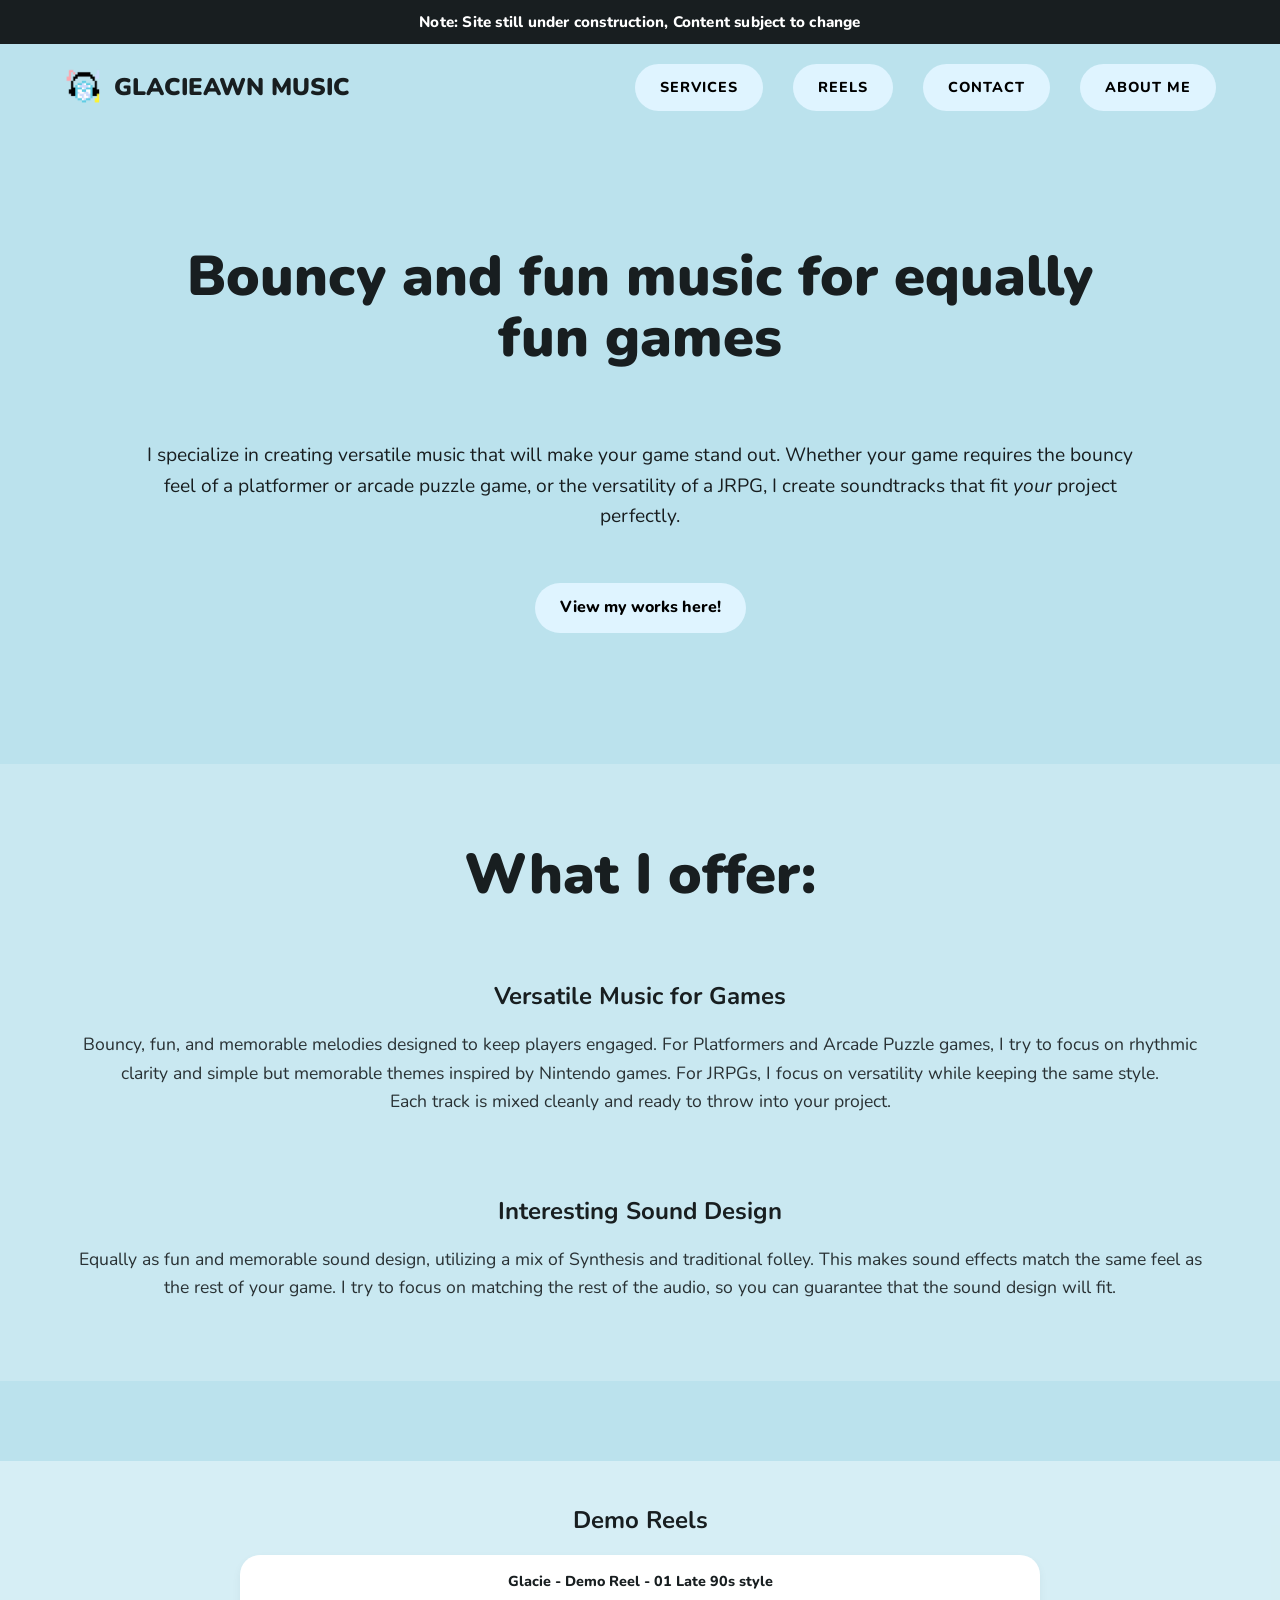
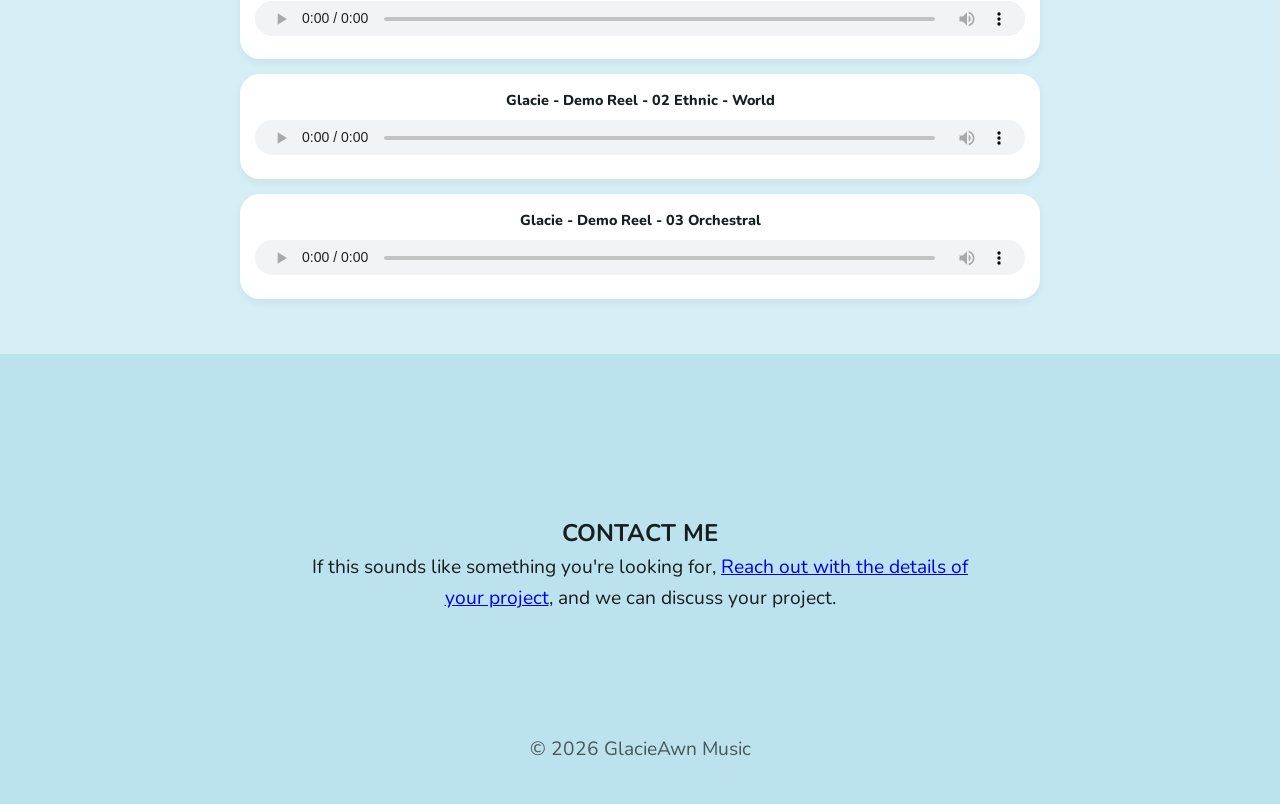
==== home/index.html @ 74676840 "add home folder" ====
<!DOCTYPE html>
<html lang="en">
<head>
    <meta charset="UTF-8">
    <meta name="viewport" content="width=device-width, initial-scale=1.0">
    <title>Glacieawn Music</title>
    <link href="https://fonts.googleapis.com/css2?family=Nunito:wght@700;800;900&display=swap" rel="stylesheet">
    <link rel="stylesheet" href="../style.css">
    <link rel="icon" type="image/x-icon" href="../res/images/favicon.ico">

</head>
<body>

    <div class="site-banner">Note: Site still under construction, Content subject to change</div>

    <header>
        <a href="#" class="logo">
            <img src="../res/images/logo.png" alt="Glacieawn Logo">
            GLACIEAWN MUSIC
        </a>
        <nav>
            <ul>
                <li><a href="#services" class="button">Services</a></li>
                <li><a href="#portfolio" class="button">Reels</a></li>
                <li><a href="#contact" class="button">Contact</a></li>
                <li><a href="" class="button">About Me</a></li>
            </ul>
        </nav>
    </header>

    <section class="hero-section">
        <div class="hero-text">
            <h1>Bouncy and fun music for equally fun games</h1>
			<br><br>
            <p>I specialize in creating versatile music that will make your game stand out. Whether your game requires the bouncy feel of a platformer or arcade puzzle game, or the versatility of a JRPG, I create soundtracks that fit <em>your</em> project perfectly.</p>
        <br><br>
        <a href="../works.html" class="button">View my works here!</a>
    </section>
	
    <section class="services-details" id="services">
		<div class="service-section">
			<h1>What I offer:</h1>
			<br><br>
            <h2>Versatile Music for Games</h2>
            <p>Bouncy, fun, and memorable melodies designed to keep players engaged. For Platformers and Arcade Puzzle games, I try to focus on rhythmic clarity and simple but memorable themes inspired by Nintendo games. For JRPGs, I focus on versatility while keeping the same style. <br>Each track is mixed cleanly and ready to throw into your project. </p>
			<br><br><br>
			<h2>Interesting Sound Design</h2>
			<p>Equally as fun and memorable sound design, utilizing a mix of Synthesis and traditional folley. This makes sound effects match the same feel as the rest of your game. I try to focus on matching the rest of the audio, so you can guarantee that the sound design will fit.</p>
        </div>
    </section>

    <section class="section-container" id="portfolio">
        <div class="card">
            <h1>Demo Reels</h1>
            <div class="audio-player">
                <label>Glacie - Demo Reel - 01 Late 90s style</label>
                <audio controls><source src="../res/audio/Glacie - Demo Reel - 01 Late 90s style.mp3" type="audio/mpeg"></audio>
            </div>
			<div class="audio-player">
                <label>Glacie - Demo Reel - 02 Ethnic - World</label>
				<audio controls><source src="../res/audio/Glacie - Demo Reel - 02 Ethnic - World.mp3" type="audio/mpeg"></audio>
			</div>
            <div class="audio-player">
                <label>Glacie - Demo Reel - 03 Orchestral</label>
				<audio controls><source src="../res/audio/Glacie - Demo Reel - 03 Orchestral.mp3" type="audio/mpeg"></audio>
			</div>

        </div>
    </section>


    <section class="contact-section" id="contact">
		<div>
        <h2>CONTACT ME</h2>
		<p>If this sounds like something you're looking for, <a href="mailto:glacieawn@gmail.com">Reach out with the details of your project</a>, and we can discuss your project.</p>
		</div>
    </section>

    <footer>
        <p>&copy; 2026 GlacieAwn Music</p>
    </footer>

</body>
</html>
---- style.css ----
:root {
    --bg-color: #bbe2ed;
    --text-color: #181e20;
    --white: #ffffff;
    --accent: #dff4ff;
    --banner-height: 44px;
}

* {
    scroll-behavior: smooth;
    box-sizing: border-box;
    margin: 0;
    padding: 0;
}

body {
    font-family: 'Nunito', sans-serif;
    background-color: var(--bg-color);
    color: var(--text-color);
    line-height: 1.6;
}

p {
	font-size: 1.2rem;
}

.site-banner {
    min-height: var(--banner-height);
    display: flex;
    align-items: center;
    justify-content: center;
    padding: 10px 16px;
    background: #181e20;
    color: #ffffff;
    text-align: center;
    font-weight: 800;
    font-size: 0.95rem;
    letter-spacing: 0.2px;
}

header {
    display: flex;
    justify-content: space-between;
    align-items: center;
    padding: 20px 5%;
    background: transparent;
    position: absolute;
    top: var(--banner-height);
    width: 100%;
    z-index: 10;
}

.logo {
    display: flex;
    align-items: center;
    gap: 10px;
    text-decoration: none;
    color: var(--text-color);
    font-weight: 900;
    font-size: 1.5rem;
}

.logo img {
    width: 40px;
    height: 40px;
}

nav ul {
    display: flex;
    list-style: none;
    gap: 30px;
}

nav a {
    text-decoration: none;
    color: var(--text-color);
    font-weight: 700;
    text-transform: uppercase;
    font-size: 0.9rem;
    letter-spacing: 1px;
}

.button {
    display: inline-block;
    background-color: var(--accent);
    color: black;
    padding: 12px 25px;
    border-radius: 50px;
    text-decoration: none;
    font-weight: 800;
    transition: transform 0.2s ease;
}

.button:hover {
    transform: scale(1.10);
}


.hero-section {
    display: flex;
    align-items: center;
    justify-content: center;
	text-align: center;
    padding: 150px 5% 80px;
    min-height: 80vh;
}

.hero-text {
    max-width: 1000px;
}

.hero-text h1 {
	display: flex;
  	justify-content: center;
  	align-items: center;
    font-size: 3.5rem;
    line-height: 1.1;
    margin-bottom: 20px;
    font-weight: 900;
}


.section-container {
    display: flex;
   	align-items: center;
    justify-content: center;
	text-align: center;
	padding: 80px 0;
    width: 100%;
    max-width: none;
    margin: 0;
}

#portfolio .card {
    width: 100%;
    border-radius: 0;
}

.card {
    background: rgba(255, 255, 255, 0.4);
    padding: 40px;
    border-radius: 30px;
    text-align: center;
}

.image-box {
    width: 100%;
    height: 200px;
    background: var(--white);
    margin: 20px 0;
    border-radius: 15px;
    display: flex;
    align-items: center;
    justify-content: center;
}

.contact-section {
    padding: 80px 5%;
    max-width: 800px;
    margin: 0 auto;
    text-align: center;
}

form {
    display: grid;
    grid-template-columns: 1fr 1fr;
    gap: 15px;
    margin-top: 30px;
}

input, select, textarea {
    border: none;
    padding: 15px 25px;
    border-radius: 50px;
    font-family: inherit;
    font-size: 1rem;
    color: var(--text-color);
}

textarea {
    grid-column: span 2;
    border-radius: 20px;
    height: 150px;
    resize: none;
}

.submit-btn {
    grid-column: span 2;
    background-color: var(--accent);
    border: none;
    color: white;
    padding: 15px;
    border-radius: 50px;
    font-weight: 900;
    cursor: pointer;
    transition: opacity 0.2s;
}

.submit-btn:hover {
    opacity: 0.9;
}

footer {
    text-align: center;
    padding: 40px;
    font-size: 0.8rem;
    opacity: 0.7;
}

@media (max-width: 900px) {
    .hero, .section-container, form {
        flex-direction: column;
    }
    .hero-image-placeholder { width: 100%; }
    header { position: relative; top: 0; padding: 20px; }
    nav ul { display: none; }
}

.services-details {
    display: flex;
    justify-content: center;
    gap: 40px;
    padding: 80px 5%;
    background: rgba(255, 255, 255, 0.2);
}

.works-details {
    display: flex;
    justify-content: center;
    align-items: center;
	text-align: center;
    gap: 40px;
    padding: 80px 5%;
    background: rgba(255, 255, 255, 0.2);
}

.service-section h1 {
    display: flex;
  	justify-content: center;
  	align-items: center;
	text-align: center;
    font-size: 3.5rem;
    line-height: 1.1;
    margin-bottom: 20px;
    font-weight: 900;
}

.service-section h2 {
	display: flex;
  	justify-content: center;
  	align-items: center;
	text-align: center;
    font-size: 1.5rem;
    margin-bottom: 15px;
    color: var(--text-color);
}

.service-section p {
	display: flex;
  	justify-content: center;
  	align-items: center;
	text-align: center;
    font-size: 1.1rem;
    opacity: 0.9;
}

.works-section {
    background-color: var(--accent);
    border-radius: 20px;
    padding: 20px 25px;
	width: min(1000px, 100%);

}

.works-section h1{
    font-size: 3rem;
}

.works-section h2{
    font-size: 2rem;
}

.audio-player {
    background: var(--white);
    padding: 15px;
    border-radius: 20px;
	width: min(800px, 100%);
    margin: 15px auto;
    text-align: center;
    box-shadow: 0 4px 10px rgba(0,0,0,0.05);
}

.audio-player label {
    display: block;
    font-weight: 800;
    margin-bottom: 8px;
    font-size: 0.9rem;
}

audio {
    width: 100%;
    height: 35px;
}

@media (max-width: 900px) {
    .services-details {
        grid-template-columns: 1fr;
        text-align: center;
    }
}
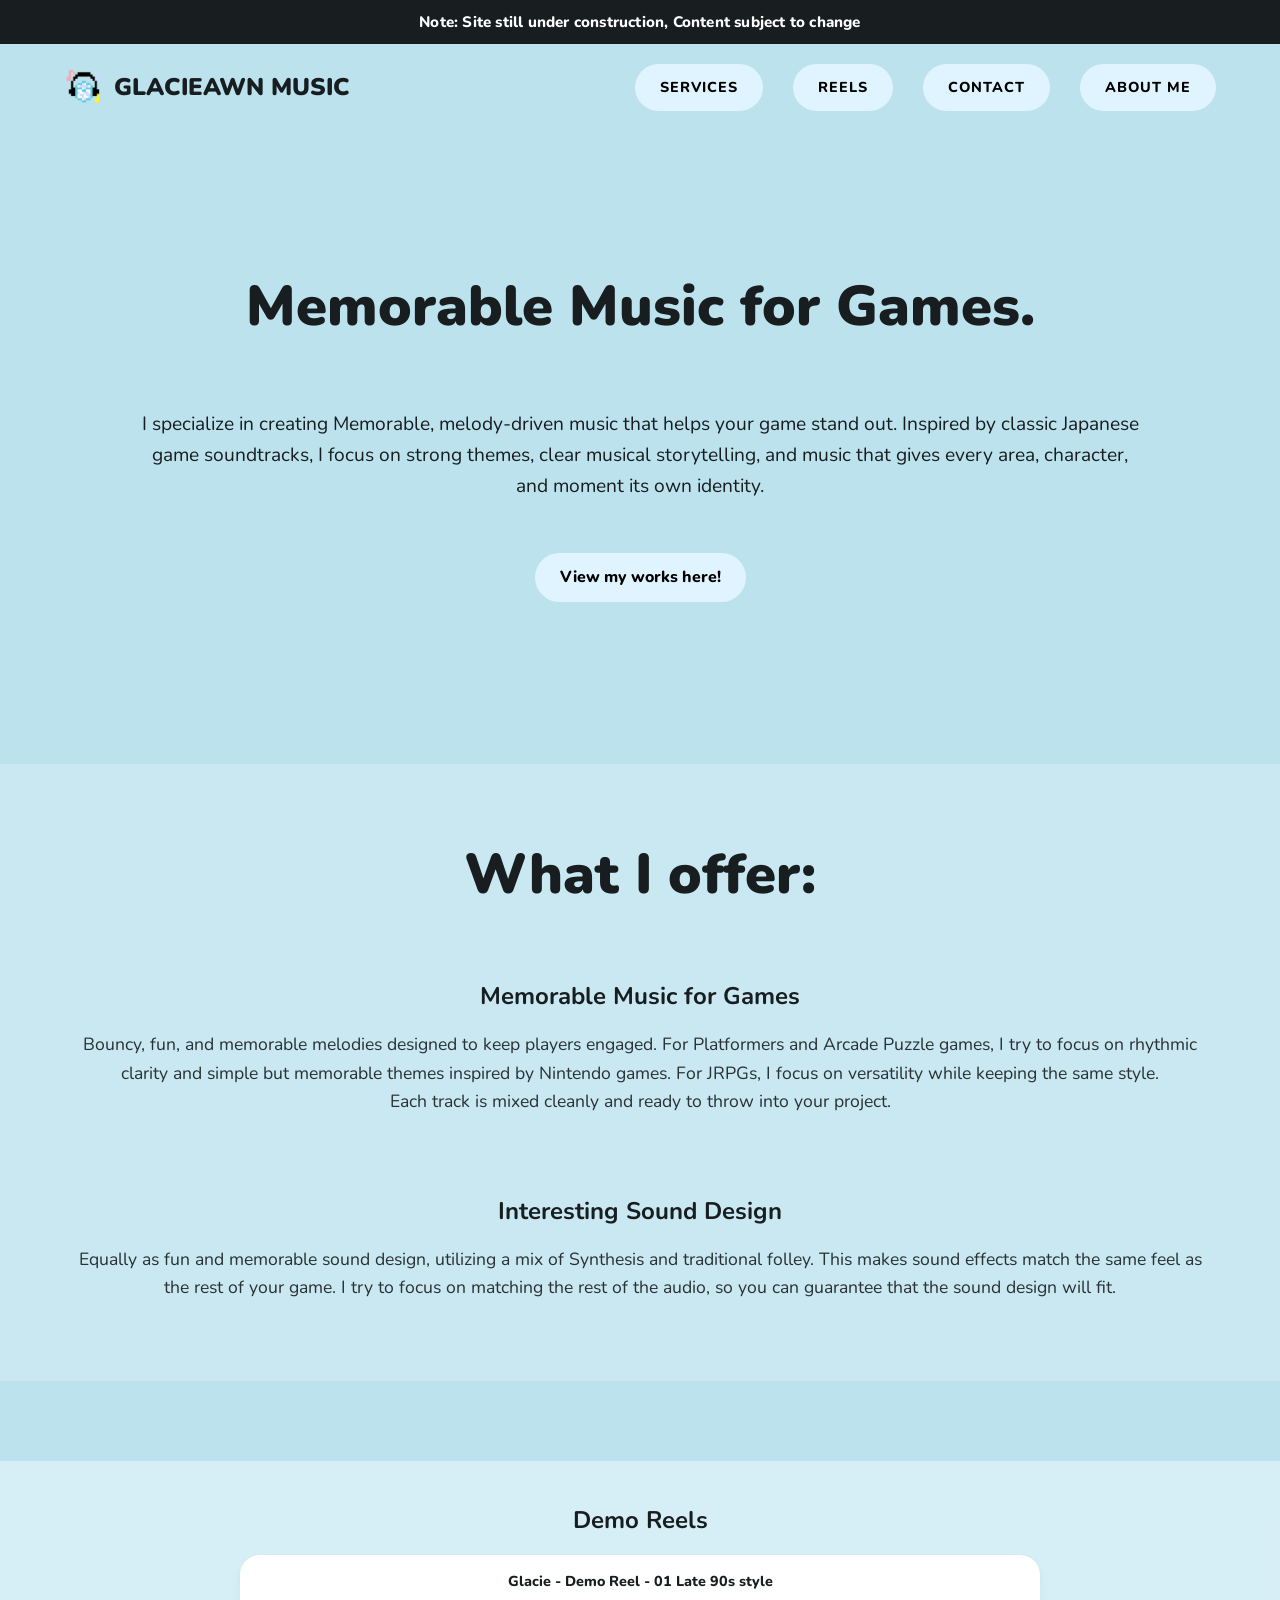
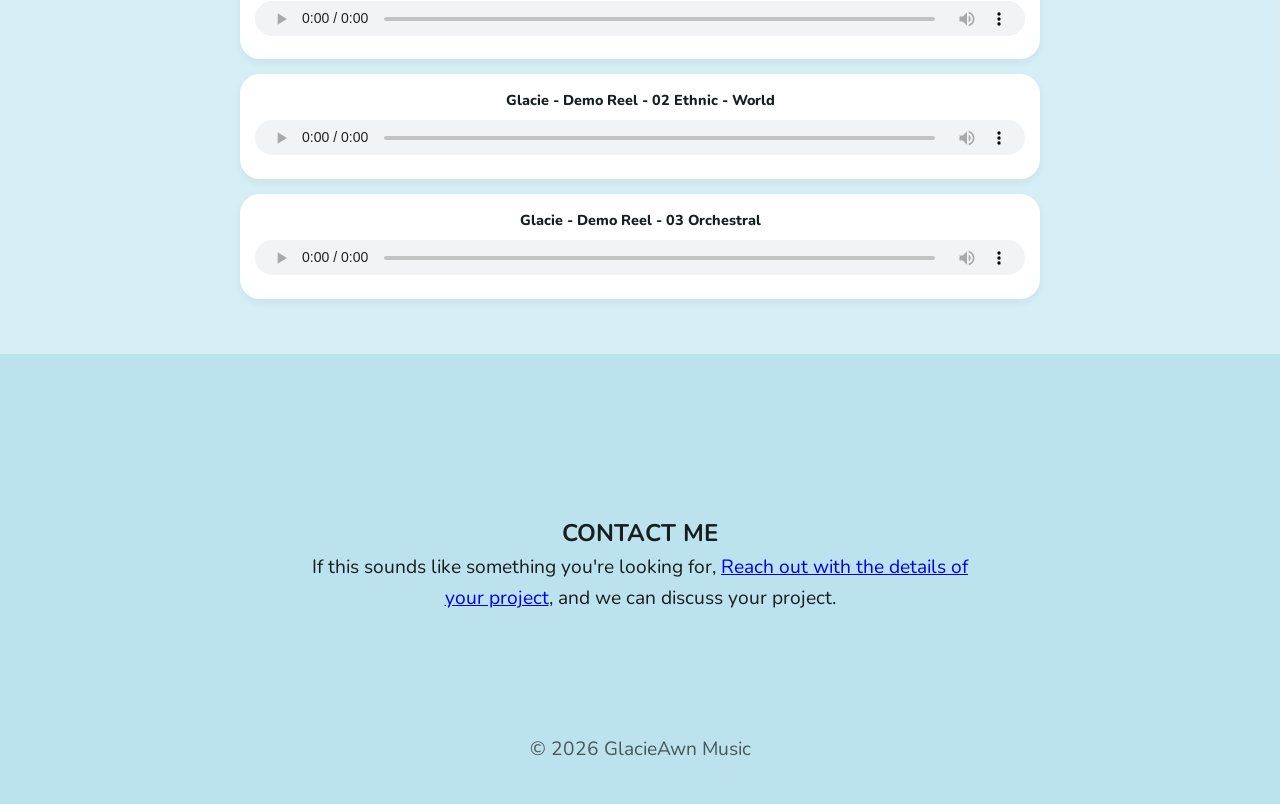
==== commit 86bd9e99: "Rewrite pitch" ====
--- a/home/index.html
+++ b/home/index.html
@@ -30,9 +30,9 @@
 
     <section class="hero-section">
         <div class="hero-text">
-            <h1>Bouncy and fun music for equally fun games</h1>
+            <h1>Memorable Music for Games.</h1>
 			<br><br>
-            <p>I specialize in creating versatile music that will make your game stand out. Whether your game requires the bouncy feel of a platformer or arcade puzzle game, or the versatility of a JRPG, I create soundtracks that fit <em>your</em> project perfectly.</p>
+            <p>I specialize in creating Memorable, melody-driven music that helps your game stand out. Inspired by classic Japanese game soundtracks, I focus on strong themes, clear musical storytelling, and music that gives every area, character, and moment its own identity.</p>
         <br><br>
         <a href="../works.html" class="button">View my works here!</a>
     </section>
@@ -41,7 +41,7 @@
 		<div class="service-section">
 			<h1>What I offer:</h1>
 			<br><br>
-            <h2>Versatile Music for Games</h2>
+            <h2>Memorable Music for Games</h2>
             <p>Bouncy, fun, and memorable melodies designed to keep players engaged. For Platformers and Arcade Puzzle games, I try to focus on rhythmic clarity and simple but memorable themes inspired by Nintendo games. For JRPGs, I focus on versatility while keeping the same style. <br>Each track is mixed cleanly and ready to throw into your project. </p>
 			<br><br><br>
 			<h2>Interesting Sound Design</h2>
@@ -58,11 +58,11 @@
             </div>
 			<div class="audio-player">
                 <label>Glacie - Demo Reel - 02 Ethnic - World</label>
-				<audio controls><source src="../res/audio/Glacie - Demo Reel - 02 Ethnic - World.mp3" type="audio/mpeg"></audio>
+				<audio controls><source src="../res/audio/Glacie - Demo Reel - 02 Ethnic - World.wav" type="audio/mpeg"></audio>
 			</div>
             <div class="audio-player">
                 <label>Glacie - Demo Reel - 03 Orchestral</label>
-				<audio controls><source src="../res/audio/Glacie - Demo Reel - 03 Orchestral.mp3" type="audio/mpeg"></audio>
+				<audio controls><source src="../res/audio/Glacie - Demo Reel - 03 Orchestral.wav" type="audio/mpeg"></audio>
 			</div>
 
         </div>
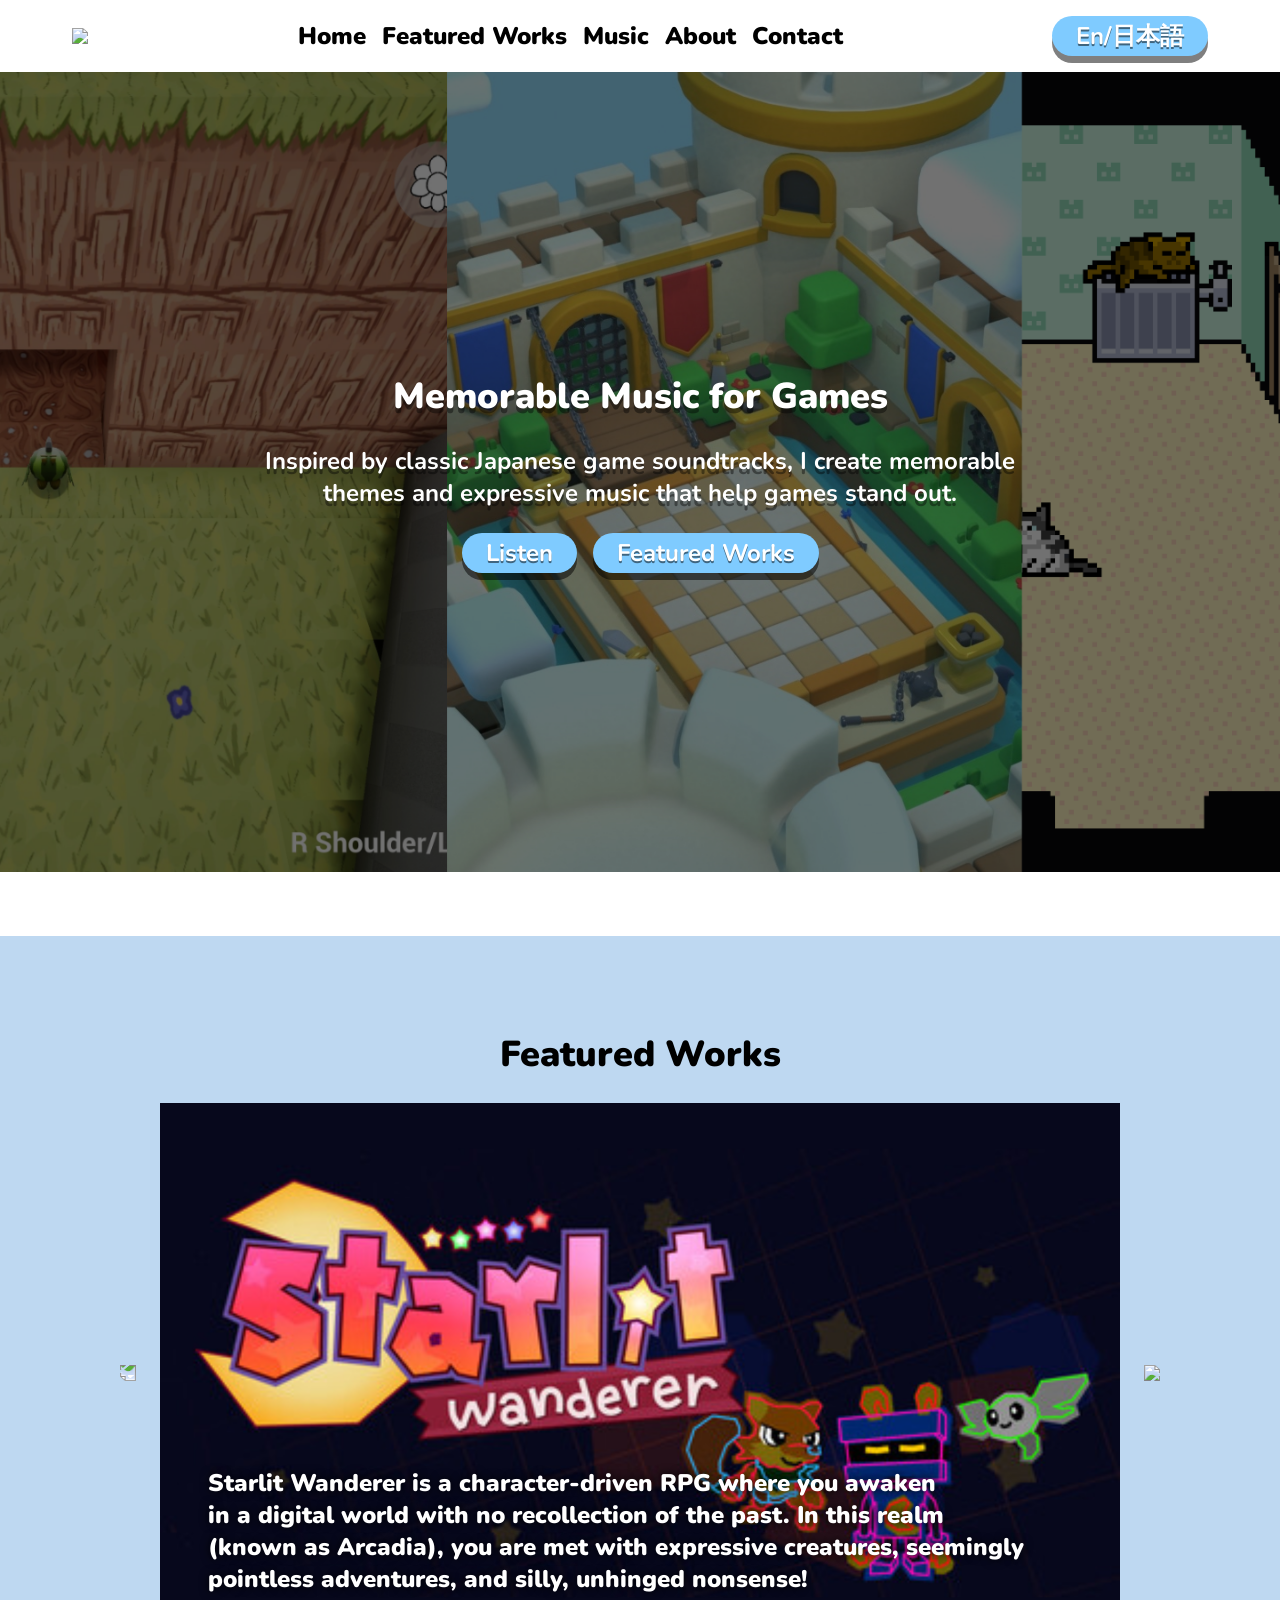
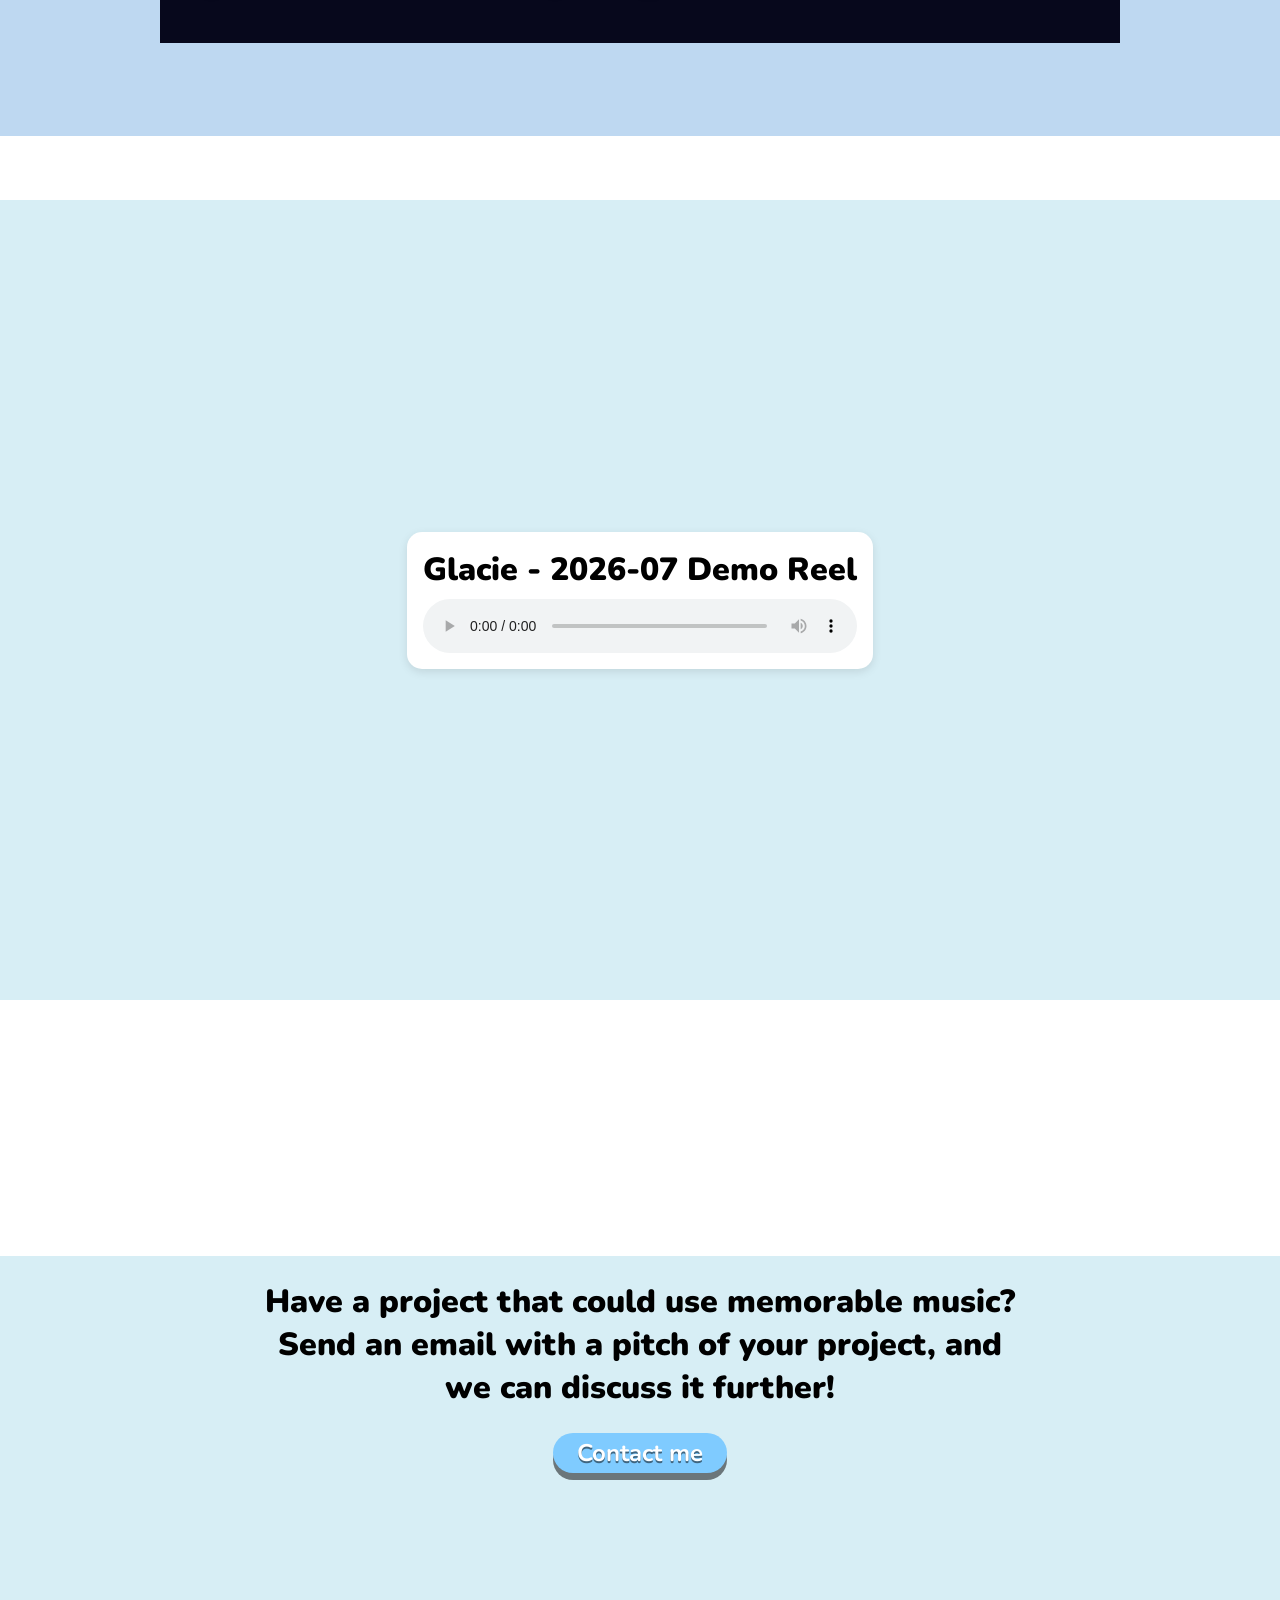
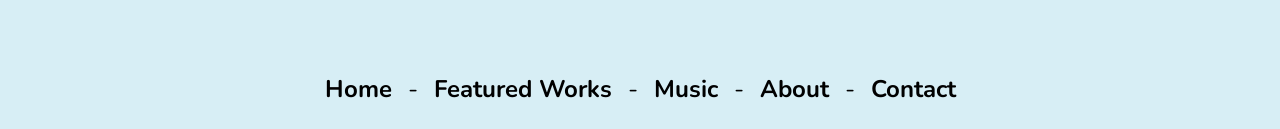
==== commit 1de5d389: "Fix broken path" ====
--- a/home/index.html
+++ b/home/index.html
@@ -1,84 +1,138 @@
-<!DOCTYPE html>
+<!doctype html>
 <html lang="en">
-<head>
-    <meta charset="UTF-8">
-    <meta name="viewport" content="width=device-width, initial-scale=1.0">
-    <title>Glacieawn Music</title>
-    <link href="https://fonts.googleapis.com/css2?family=Nunito:wght@700;800;900&display=swap" rel="stylesheet">
-    <link rel="stylesheet" href="../style.css">
-    <link rel="icon" type="image/x-icon" href="../res/images/favicon.ico">
-
-</head>
-<body>
-
-    <div class="site-banner">Note: Site still under construction, Content subject to change</div>
-
-    <header>
-        <a href="#" class="logo">
-            <img src="../res/images/logo.png" alt="Glacieawn Logo">
-            GLACIEAWN MUSIC
-        </a>
-        <nav>
-            <ul>
-                <li><a href="#services" class="button">Services</a></li>
-                <li><a href="#portfolio" class="button">Reels</a></li>
-                <li><a href="#contact" class="button">Contact</a></li>
-                <li><a href="" class="button">About Me</a></li>
-            </ul>
-        </nav>
+  <head>
+    <meta charset="UTF-8" />
+    <link rel="icon" type="image/svg+xml" href="/favicon.png" />
+    <meta name="viewport" content="width=device-width, initial-scale=1.0" />
+    <title>Glacieawn</title>
+    <script type="module" crossorigin src="/assets/index-Bd_SY90t.js"></script>
+    <link rel="stylesheet" crossorigin href="/assets/index-D5czUZe1.css">
+  </head>
+  <body>
+    <!-- Main page header -->
+    <header class="page">
+      <img src="favicon.png" />
+      <div class="header-link-collection">
+        <a href="#hero" class="header-link">Home</a>
+        <a href="#featured-works" class="header-link">Featured Works</a>
+        <a href="#music" class="header-link">Music</a>
+        <a href="" class="header-link">About</a>
+        <a href="#contact" class="header-link">Contact</a>
+      </div>
+      <a class="button" href=""
+        >En/
+        <p style="font-family: 'NotoSansJP">日本語</p></a
+      >
     </header>
 
-    <section class="hero-section">
-        <div class="hero-text">
-            <h1>Memorable Music for Games.</h1>
-			<br><br>
-            <p>I specialize in creating Memorable, melody-driven music that helps your game stand out. Inspired by classic Japanese game soundtracks, I focus on strong themes, clear musical storytelling, and music that gives every area, character, and moment its own identity.</p>
-        <br><br>
-        <a href="../works.html" class="button">View my works here!</a>
-    </section>
-	
-    <section class="services-details" id="services">
-		<div class="service-section">
-			<h1>What I offer:</h1>
-			<br><br>
-            <h2>Memorable Music for Games</h2>
-            <p>Bouncy, fun, and memorable melodies designed to keep players engaged. For Platformers and Arcade Puzzle games, I try to focus on rhythmic clarity and simple but memorable themes inspired by Nintendo games. For JRPGs, I focus on versatility while keeping the same style. <br>Each track is mixed cleanly and ready to throw into your project. </p>
-			<br><br><br>
-			<h2>Interesting Sound Design</h2>
-			<p>Equally as fun and memorable sound design, utilizing a mix of Synthesis and traditional folley. This makes sound effects match the same feel as the rest of your game. I try to focus on matching the rest of the audio, so you can guarantee that the sound design will fit.</p>
-        </div>
+    <!-- Hero -->
+    <section id="hero" class="hero">
+      <h1>Memorable Music for Games</h1>
+      <p>
+        Inspired by classic Japanese game soundtracks, I create memorable<br />themes
+        and expressive music that help games stand out.
+      </p>
+
+      <div class="button-collection">
+        <a href="#music" class="button">Listen</a>
+        <a href="#featured-works" class="button">Featured Works</a>
+      </div>
     </section>
 
-    <section class="section-container" id="portfolio">
-        <div class="card">
-            <h1>Demo Reels</h1>
-            <div class="audio-player">
-                <label>Glacie - Demo Reel - 01 Late 90s style</label>
-                <audio controls><source src="../res/audio/Glacie - Demo Reel - 01 Late 90s style.mp3" type="audio/mpeg"></audio>
-            </div>
-			<div class="audio-player">
-                <label>Glacie - Demo Reel - 02 Ethnic - World</label>
-				<audio controls><source src="../res/audio/Glacie - Demo Reel - 02 Ethnic - World.wav" type="audio/mpeg"></audio>
-			</div>
-            <div class="audio-player">
-                <label>Glacie - Demo Reel - 03 Orchestral</label>
-				<audio controls><source src="../res/audio/Glacie - Demo Reel - 03 Orchestral.wav" type="audio/mpeg"></audio>
-			</div>
+    <br><br>
 
+    <!-- Featured Works -->
+    <section id="featured-works" class="featured-works">
+      <h1>Featured Works</h1>
+
+      <section class="carrousel">
+        <img src="Arrow.svg" class="arrow-button rotate-180" />
+
+        <!-- The box that contains the slideshow -->
+        <div id="slideshow">
+          <article class="slide">
+            <span class="cover-image starlitwanderer">
+              <p>
+                Starlit Wanderer is a character-driven RPG where you awaken<br />in
+                a digital world with no recollection of the past. In this
+                realm<br />(known as Arcadia), you are met with expressive
+                creatures, seemingly<br />pointless adventures, and silly,
+                unhinged nonsense!
+              </p>
+            </span>
+          </article>
+
+          <article class="slide">
+            <span class="cover-image tacticalmisfits">
+              <p>
+                Tactical Misfits is a mobile chess auto-battler inspired by
+                <br />
+                Clash Mini. Place units strategically on the board and
+                <br />battle it out! (COMING SOON)
+              </p>
+            </span>
+          </article>
+
+          <article class="slide">
+            <span class="cover-image melonesaga">
+              <p>
+                In a world of bugs and plants you follow Melone, a
+                watermelon,<br />
+                as he tries to clear a dungeon overrun by pests and <br />Fire
+                Ants trying to steal the plants' sacred Gem. (EARLY ALPHA)
+              </p>
+            </span>
+          </article>
         </div>
+
+        <img src="Arrow.svg" class="arrow-button rotate" />
+      </section>
+    </section>
+
+    <br><br>
+
+    <!-- Demo files -->
+    <section id="music" class="demofiles">
+      <article>
+        <header>
+          <h1>Glacie - 2026-07 Demo Reel</h1>
+        </header>
+        <audio controls src="demo.wav"></audio>
+    </section>
+
+    <br><br><br><br>
+    <br><br><br><br>
+
+
+
+    <!-- Pitch section -->
+    <section id="contact" class="pitch-section">
+      <header>
+        <h1>
+          Have a project that could use memorable music?<br />Send an email with
+          a pitch of your project, and<br />we can discuss it further!
+        </h1>
+      </header>
+
+      <a href="mailto:glacieawn@gmail.com" class="button">Contact me</a>
+      <br><br>
+      <br><br>
     </section>
 
 
-    <section class="contact-section" id="contact">
-		<div>
-        <h2>CONTACT ME</h2>
-		<p>If this sounds like something you're looking for, <a href="mailto:glacieawn@gmail.com">Reach out with the details of your project</a>, and we can discuss your project.</p>
-		</div>
-    </section>
-
-    <footer>
-        <p>&copy; 2026 GlacieAwn Music</p>
+    <!-- Footer -->
+    <footer class="page-footer">
+      <div class="header-link-collection">
+        <a href="#hero" class="header-link">Home</a>
+        <span>-</span>
+        <a href="#featured-works" class="header-link">Featured Works</a>
+        <span>-</span>
+        <a href="#music" class="header-link">Music</a>
+        <span>-</span>
+        <a href="" class="header-link">About</a>
+        <span>-</span>
+        <a href="#contact" class="header-link">Contact</a>
+      </div>
     </footer>
-
-</body>
-</html>+  </body>
+</html>
--- a/assets/index-D5czUZe1.css
+++ b/assets/index-D5czUZe1.css
@@ -0,0 +1,5 @@
+@font-face{font-family:Nunito;src:url(/Nunito.ttf)}@font-face{font-family:NotoSansJP;src:url(/NotoSansJP-Bold.otf);font-weight:700}:root{--size-0:8px;--size-1:16px;--size-2:24px}body{flex-direction:column;margin:0;font-family:Nunito;font-size:1.5rem;display:flex}h1,h2,h3,p{margin:0}h1,h2,h3{font-weight:900}.button{padding:calc(var(--size-0) / 2) var(--size-2);color:#fff;text-shadow:0 2px #00000080;background-color:#7fcbff;border-radius:25px;justify-content:center;align-items:center;font-weight:700;text-decoration:none;display:flex;box-shadow:0 7px #00000080}header.page{padding:var(--size-1) calc(var(--size-2) * 3);background-color:#fff;justify-content:space-between;align-items:center;font-weight:bolder;display:flex}.header-link{color:#000;font-family:Nunito;font-weight:bolder;text-decoration:none}.header-link-collection{justify-content:center;align-items:center;gap:var(--size-1);display:flex}.hero{justify-content:center;align-items:center;gap:var(--size-2);text-align:center;color:#fff;text-shadow:0 5px #0006;background-image:url(/hero.png);background-position:50%;background-size:cover;flex-direction:column;min-height:800px;display:flex}.hero h1{font-weight:900}.hero p{font-weight:700}.hero .button-collection{gap:var(--size-1);display:flex}.featured-works{align-items:center;gap:var(--size-2);min-height:800px;padding:0px var(--size-2);background-color:#bed8f1;flex-direction:column;justify-content:center;display:flex}.carrousel{justify-content:center;align-items:center;gap:var(--size-2);max-width:960px;max-height:540px;display:flex}#slideshow{min-width:960px;min-height:540px;display:flex;overflow:hidden}#slideshow article{min-height:inherit;min-width:inherit;display:flex}.cover-image.starlitwanderer{background-image:url(/starlitwanderer.png)}.cover-image.melonesaga{background-image:url(/melonesaga.png)}.cover-image.tacticalmisfits{background-image:url(/tacticalmisfits.png)}.arrow-button{cursor:pointer;min-width:42px}.rotate-180{transform:rotate(180deg)}#slideshow article .cover-image{padding:calc(var(--size-2) * 2);color:#fff;text-shadow:0 0 10px #000;background-color:#000;background-position:50%;background-repeat:no-repeat;background-size:contain;align-items:end;width:100%;font-weight:900;display:flex}.demofiles{justify-content:center;align-items:center;gap:var(--size-2);background-color:#d7eef5;flex-direction:column;min-height:800px;display:flex}.demofiles header h1{font-size:2rem}.demofiles>article{justify-content:center;align-items:center;gap:var(--size-0);padding:var(--size-1);background:#fff;border-radius:15px;flex-direction:column;display:flex;box-shadow:0 3px 10px #0000001a}.demofiles>article>audio{width:100%}.pitch-section{justify-content:center;align-items:center;gap:var(--size-2);padding:var(--size-2) calc(var(--size-2) * 2);background-color:#d7eef5;flex-direction:column;display:flex}.pitch-section header h1{text-align:center;font-size:2rem}footer.page-footer{padding:var(--size-2);background-color:#d7eef5}
+
+* {
+	scroll-behavior: smooth;
+}
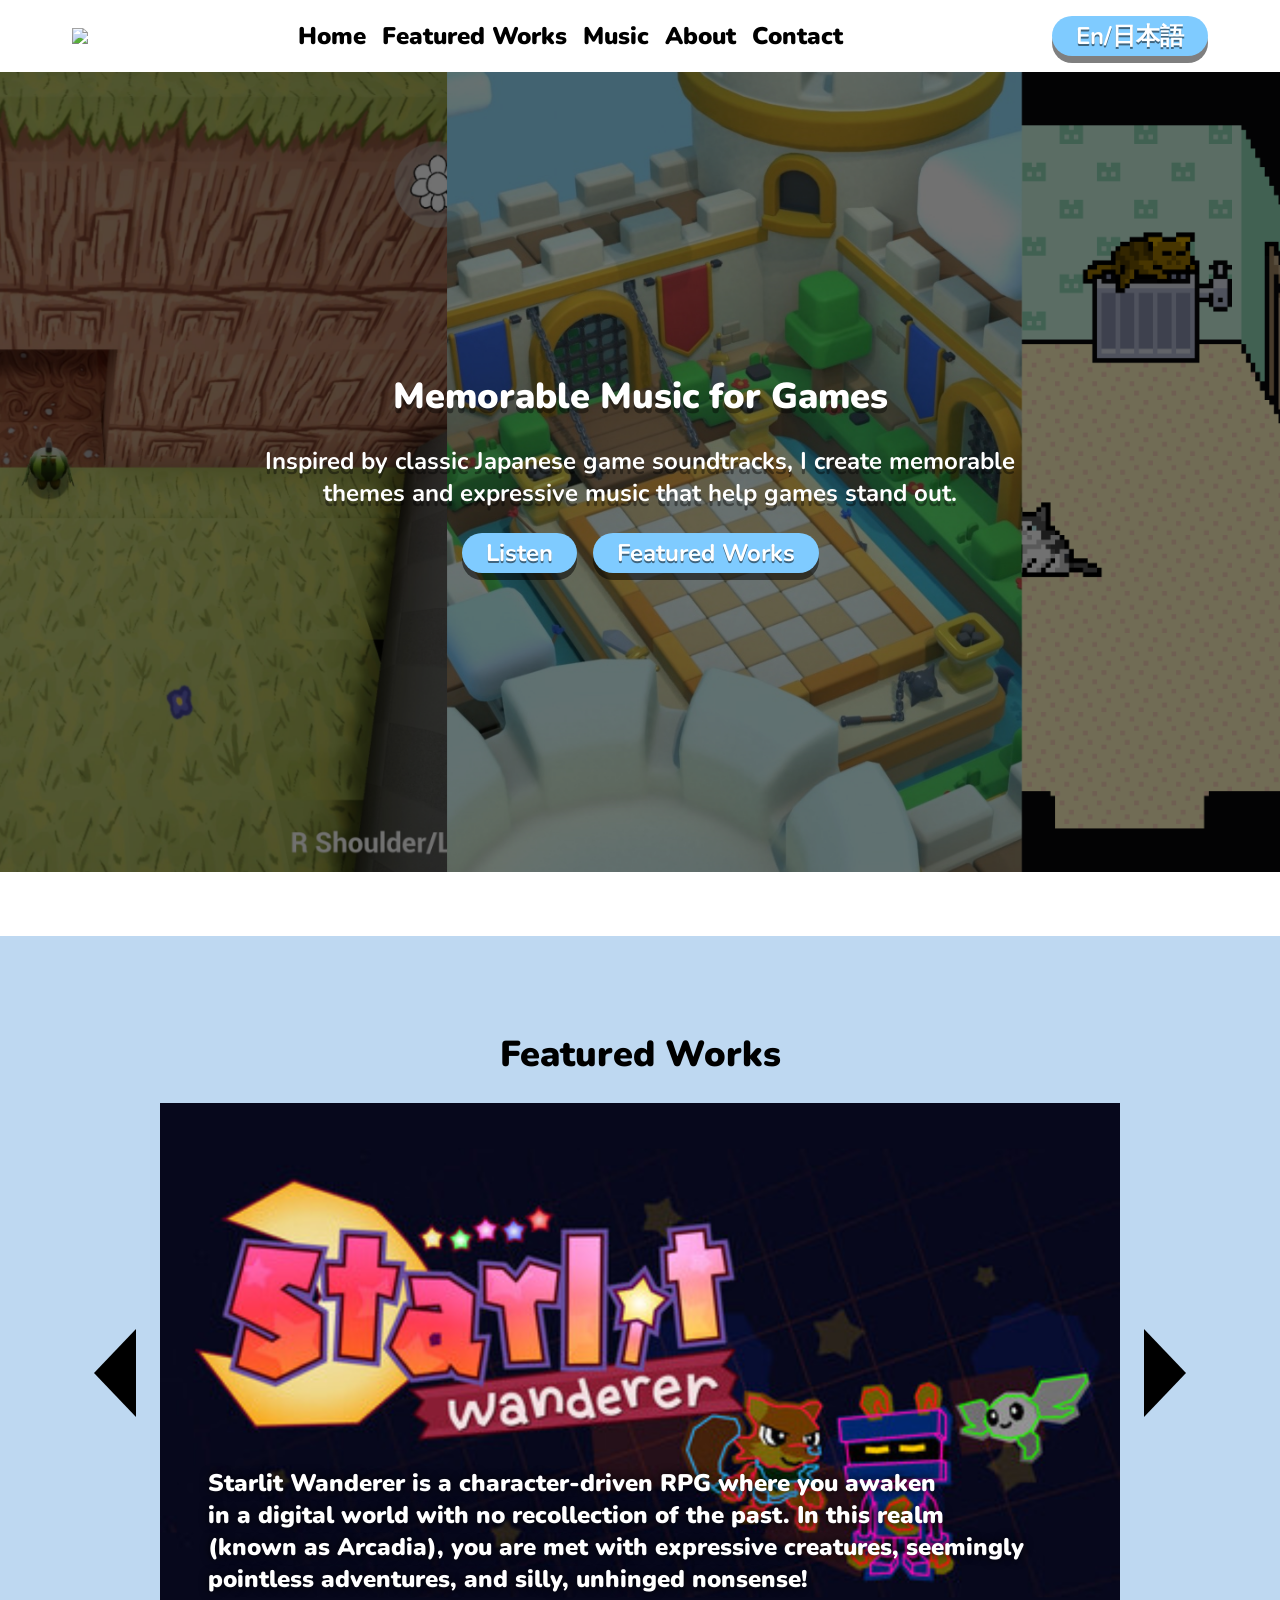
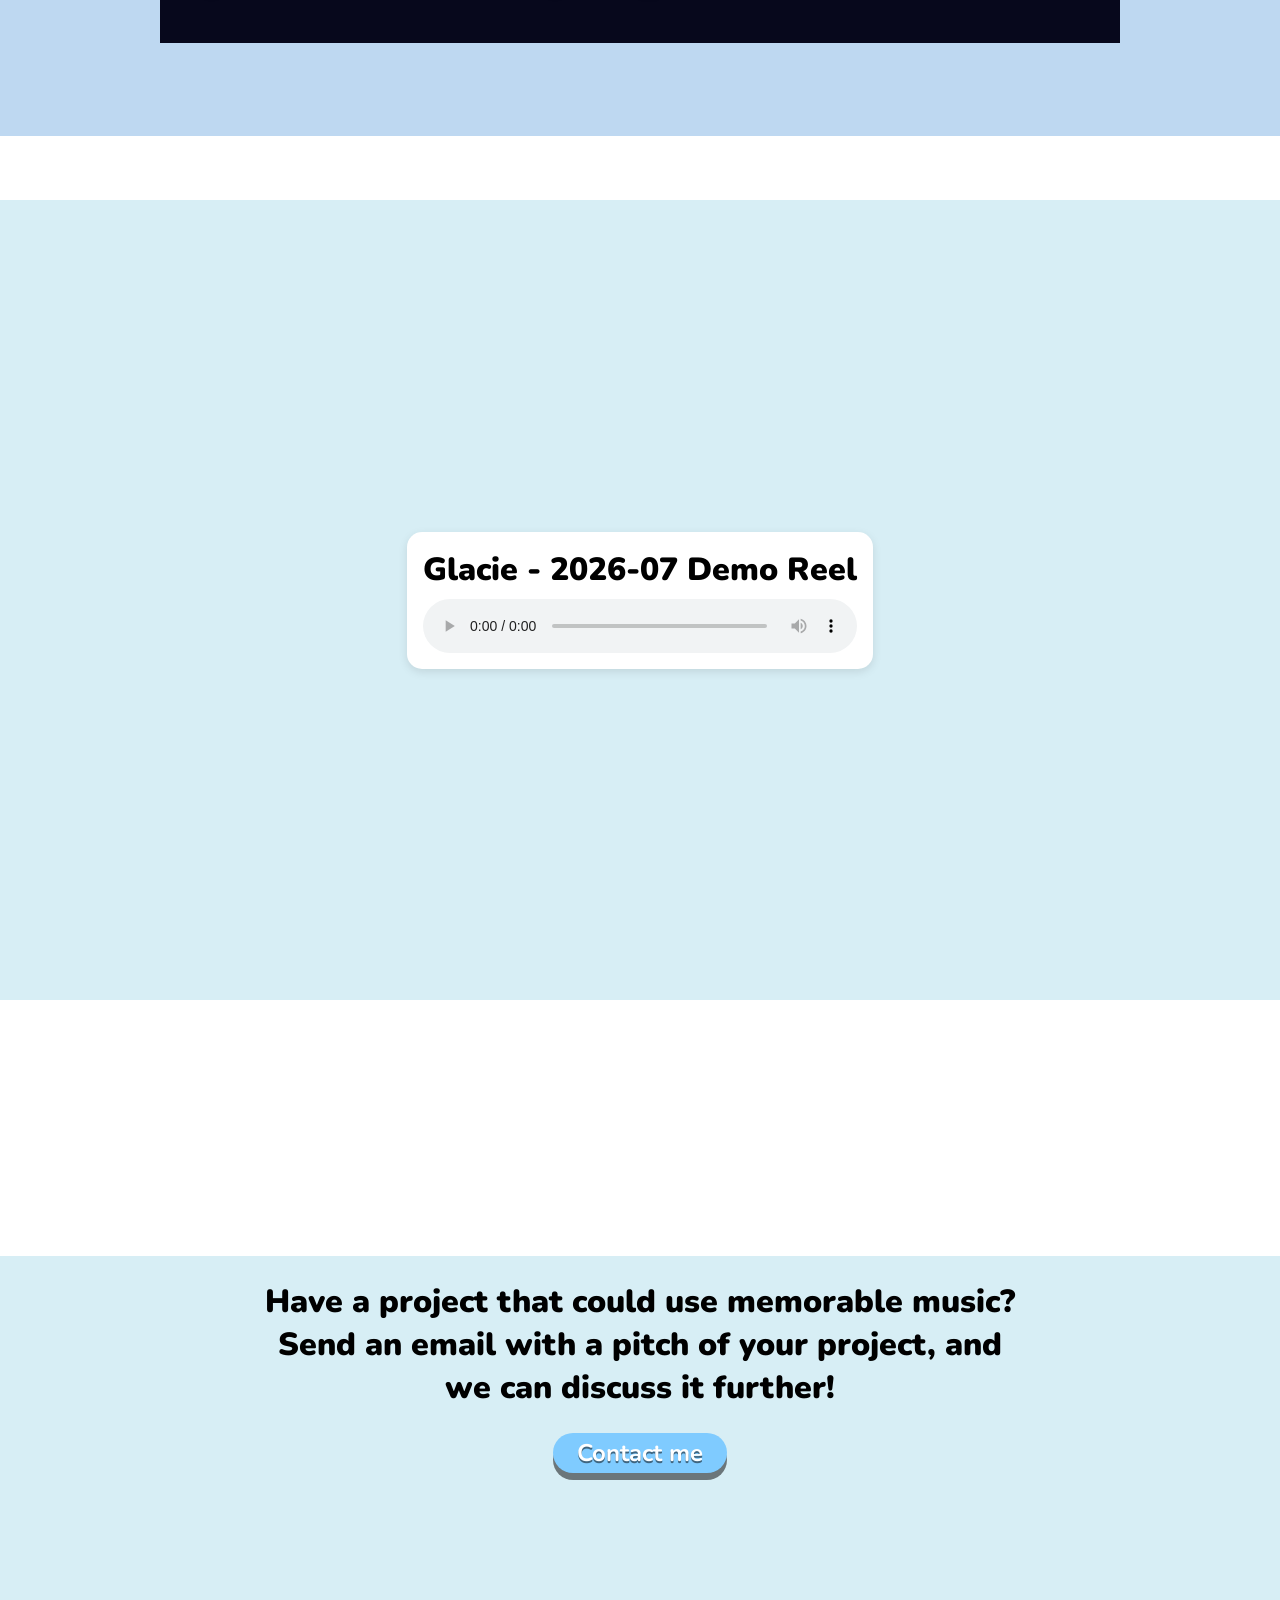
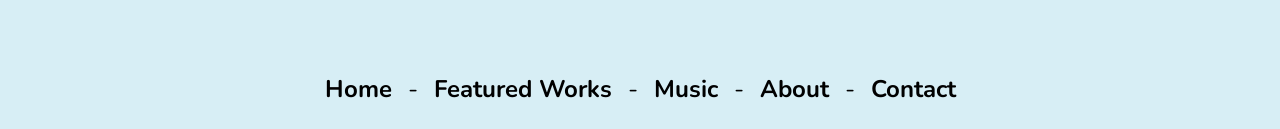
==== commit e4f21225: "Fix Broken Paths" ====
--- a/home/index.html
+++ b/home/index.html
@@ -2,7 +2,7 @@
 <html lang="en">
   <head>
     <meta charset="UTF-8" />
-    <link rel="icon" type="image/svg+xml" href="/favicon.png" />
+    <link rel="icon" type="image/svg+xml" href="../favicon.png" />
     <meta name="viewport" content="width=device-width, initial-scale=1.0" />
     <title>Glacieawn</title>
     <script type="module" crossorigin src="/assets/index-Bd_SY90t.js"></script>
@@ -46,7 +46,7 @@
       <h1>Featured Works</h1>
 
       <section class="carrousel">
-        <img src="Arrow.svg" class="arrow-button rotate-180" />
+        <img src="../Arrow.svg" class="arrow-button rotate-180" />
 
         <!-- The box that contains the slideshow -->
         <div id="slideshow">
@@ -85,7 +85,7 @@
           </article>
         </div>
 
-        <img src="Arrow.svg" class="arrow-button rotate" />
+        <img src="../Arrow.svg" class="arrow-button rotate" />
       </section>
     </section>
 
@@ -97,7 +97,7 @@
         <header>
           <h1>Glacie - 2026-07 Demo Reel</h1>
         </header>
-        <audio controls src="demo.wav"></audio>
+        <audio controls src="../demo.wav"></audio>
     </section>
 
     <br><br><br><br>
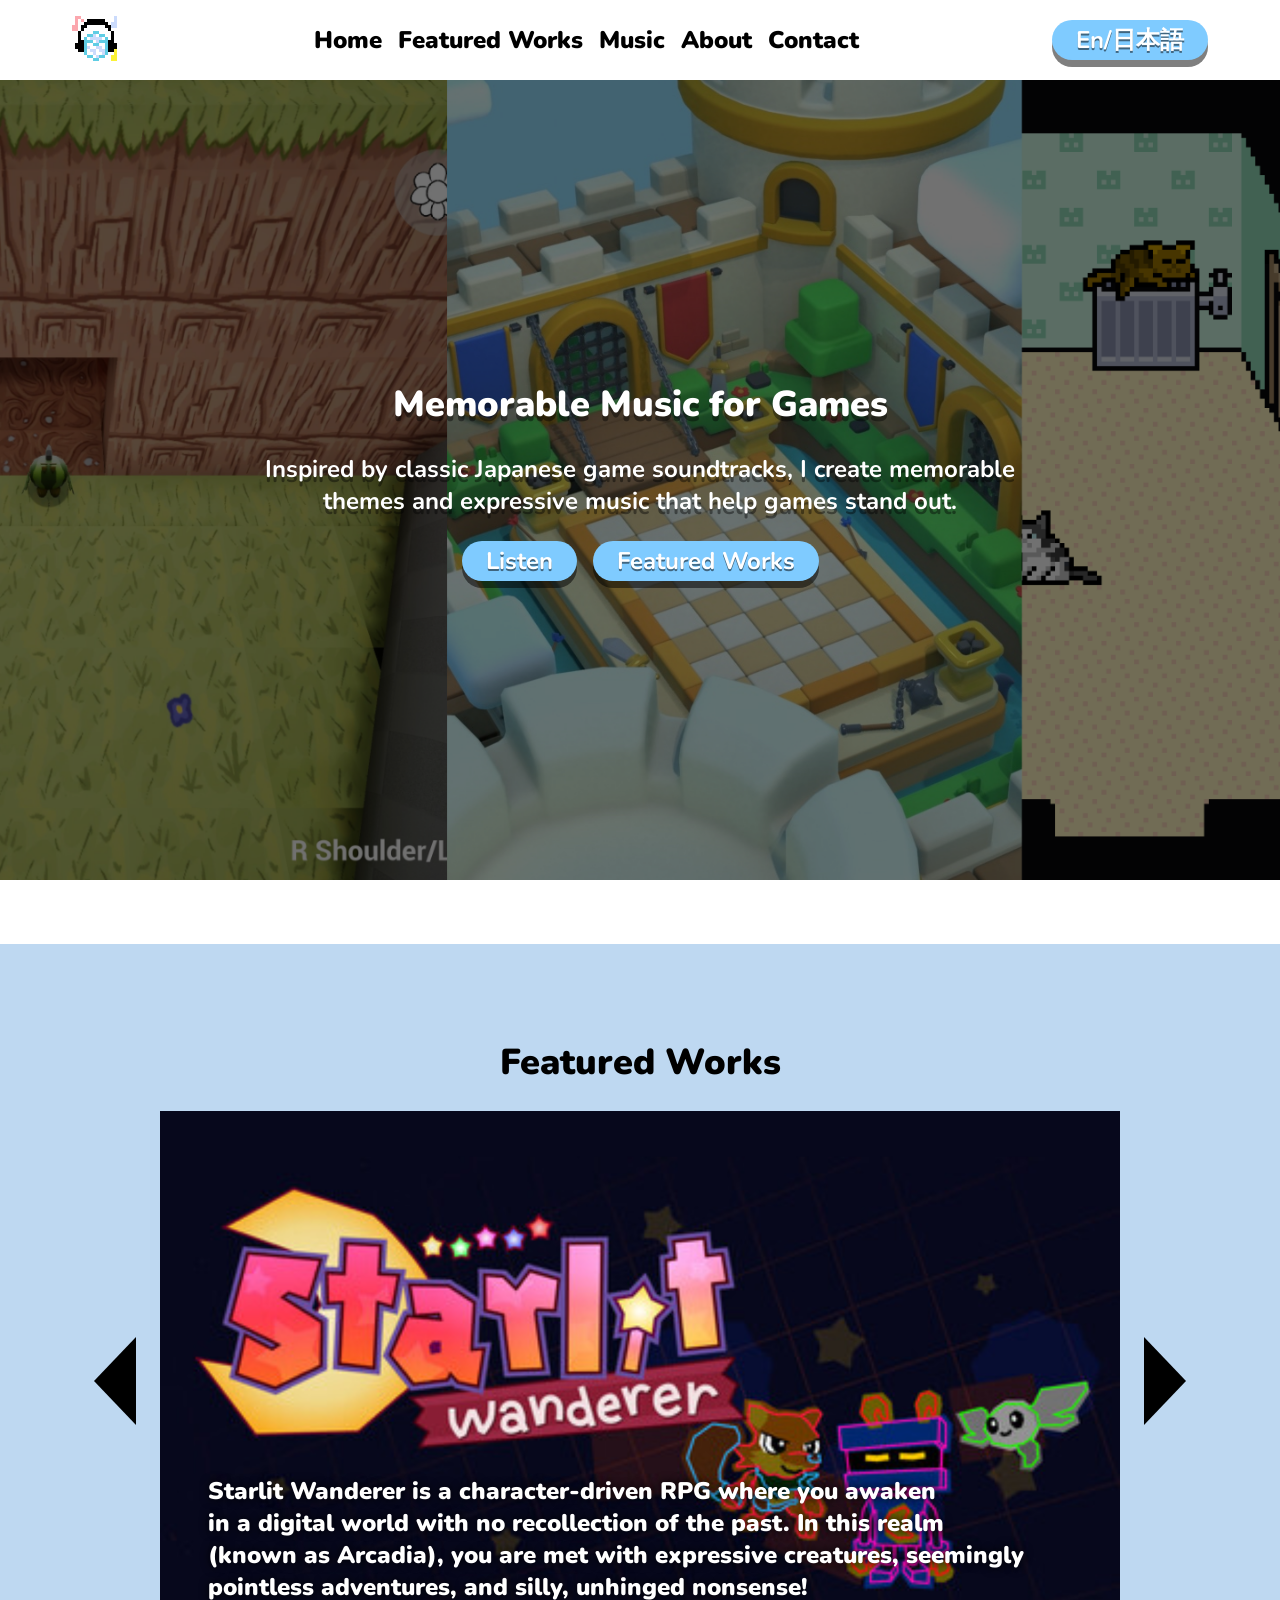
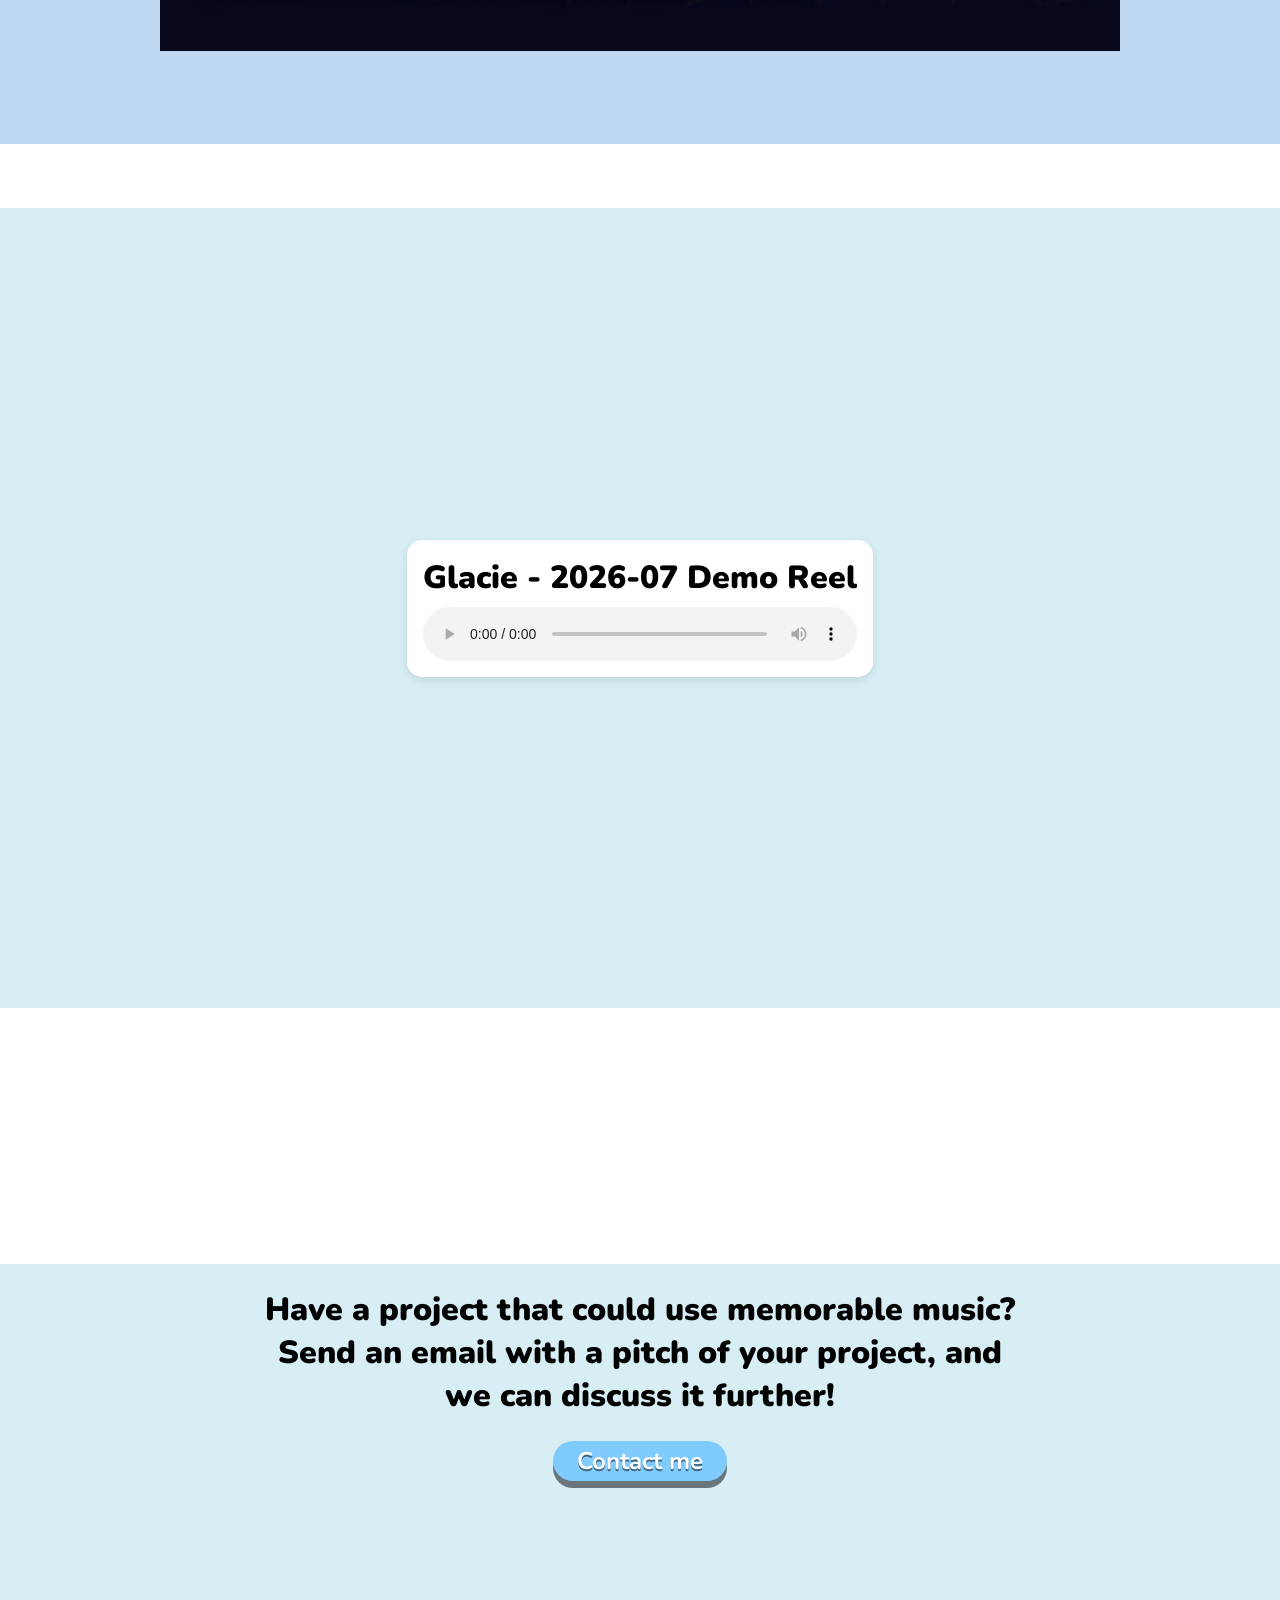
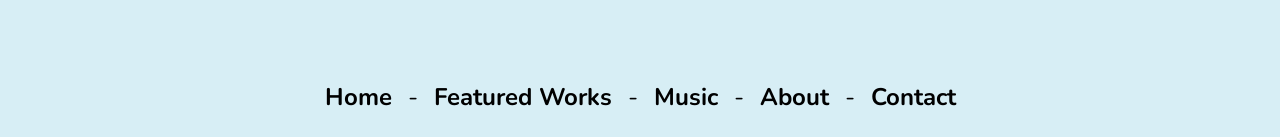
==== commit 0eb086f6: "fix favicon path" ====
--- a/home/index.html
+++ b/home/index.html
@@ -11,7 +11,7 @@
   <body>
     <!-- Main page header -->
     <header class="page">
-      <img src="favicon.png" />
+      <img src="../favicon.png" />
       <div class="header-link-collection">
         <a href="#hero" class="header-link">Home</a>
         <a href="#featured-works" class="header-link">Featured Works</a>
